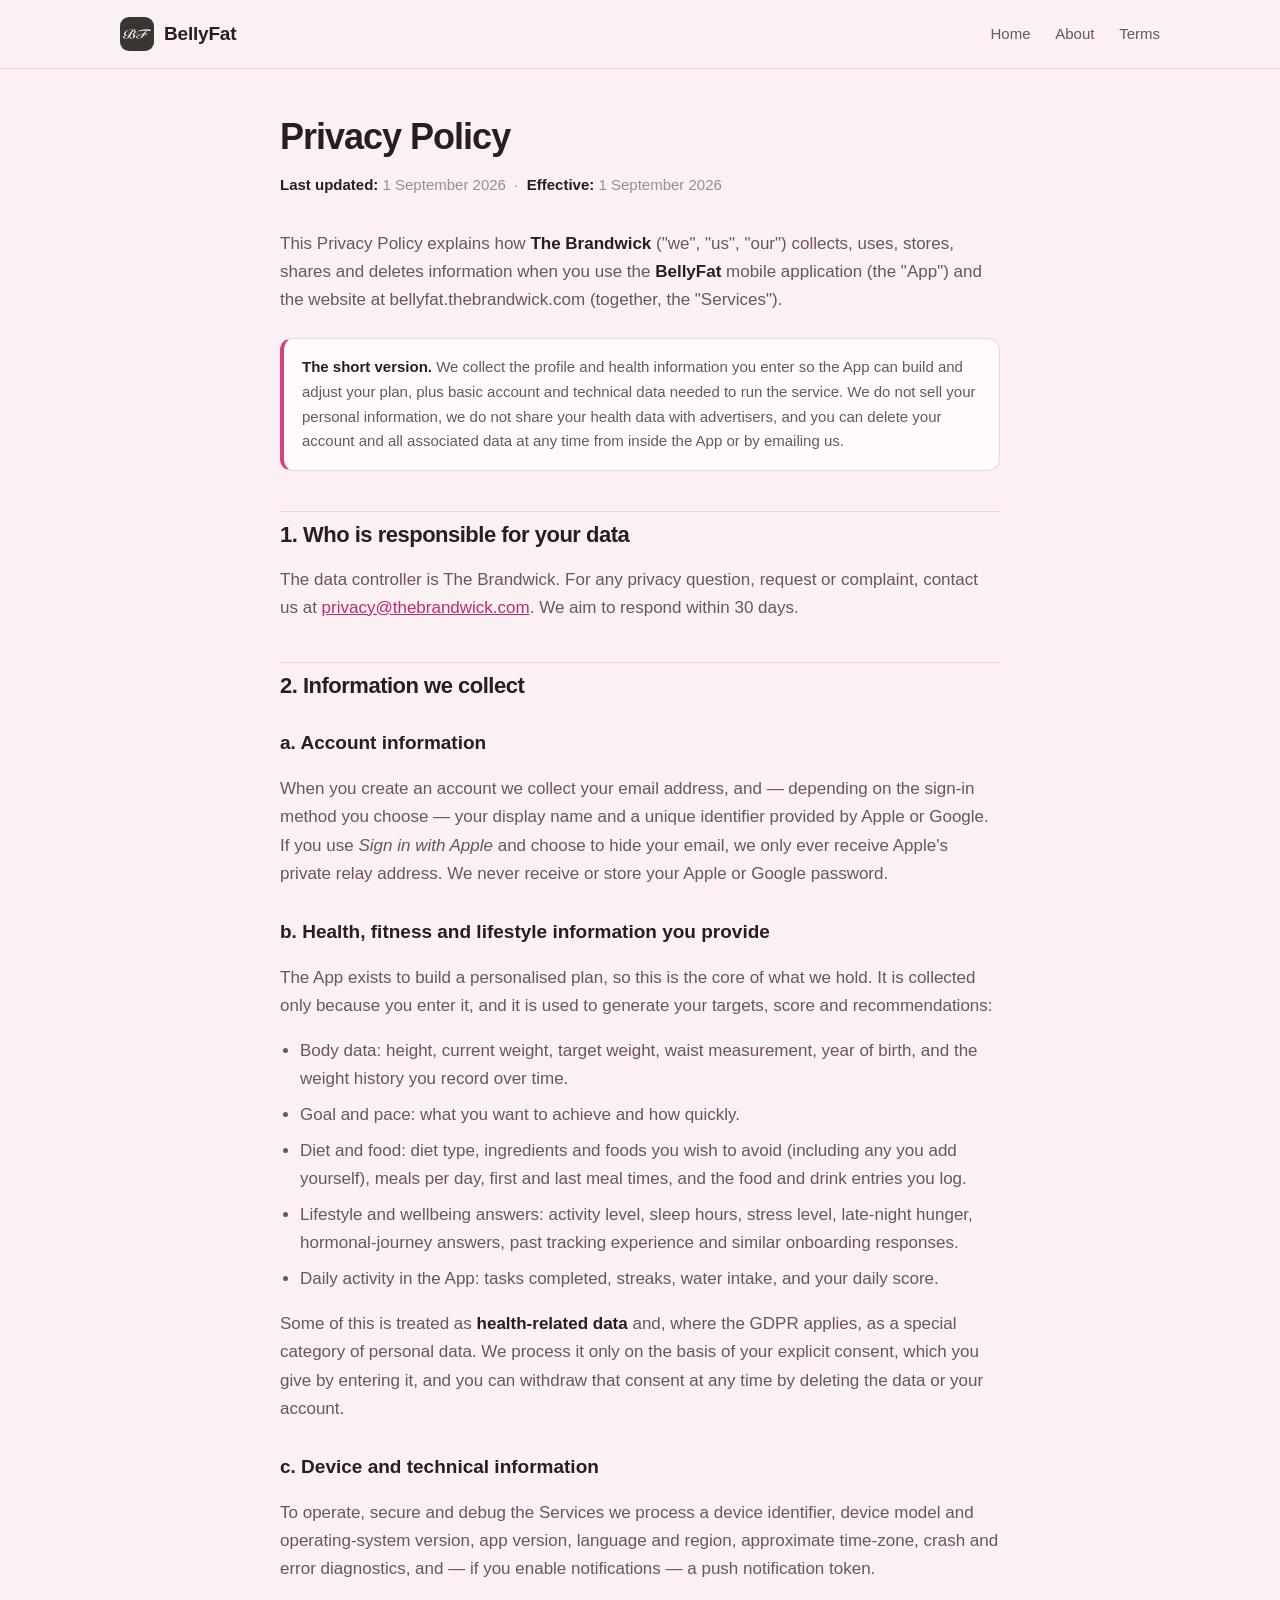
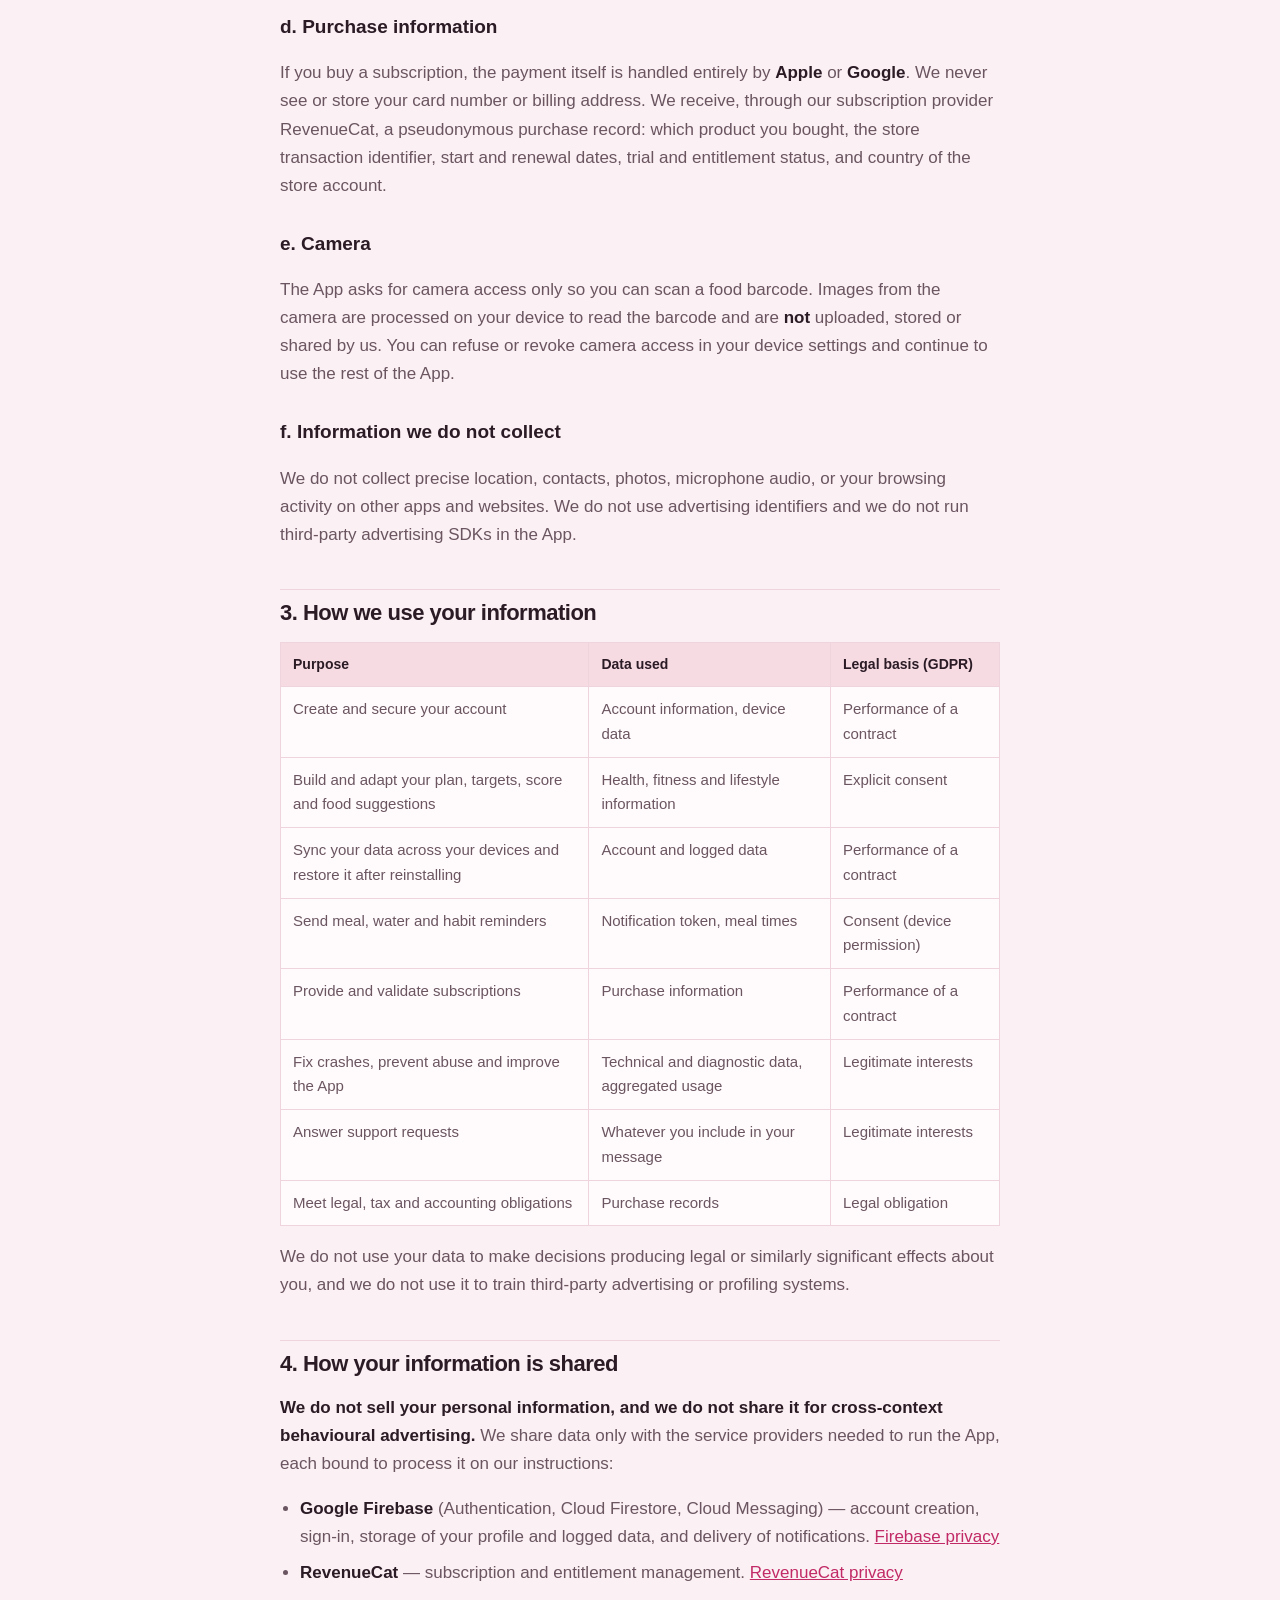
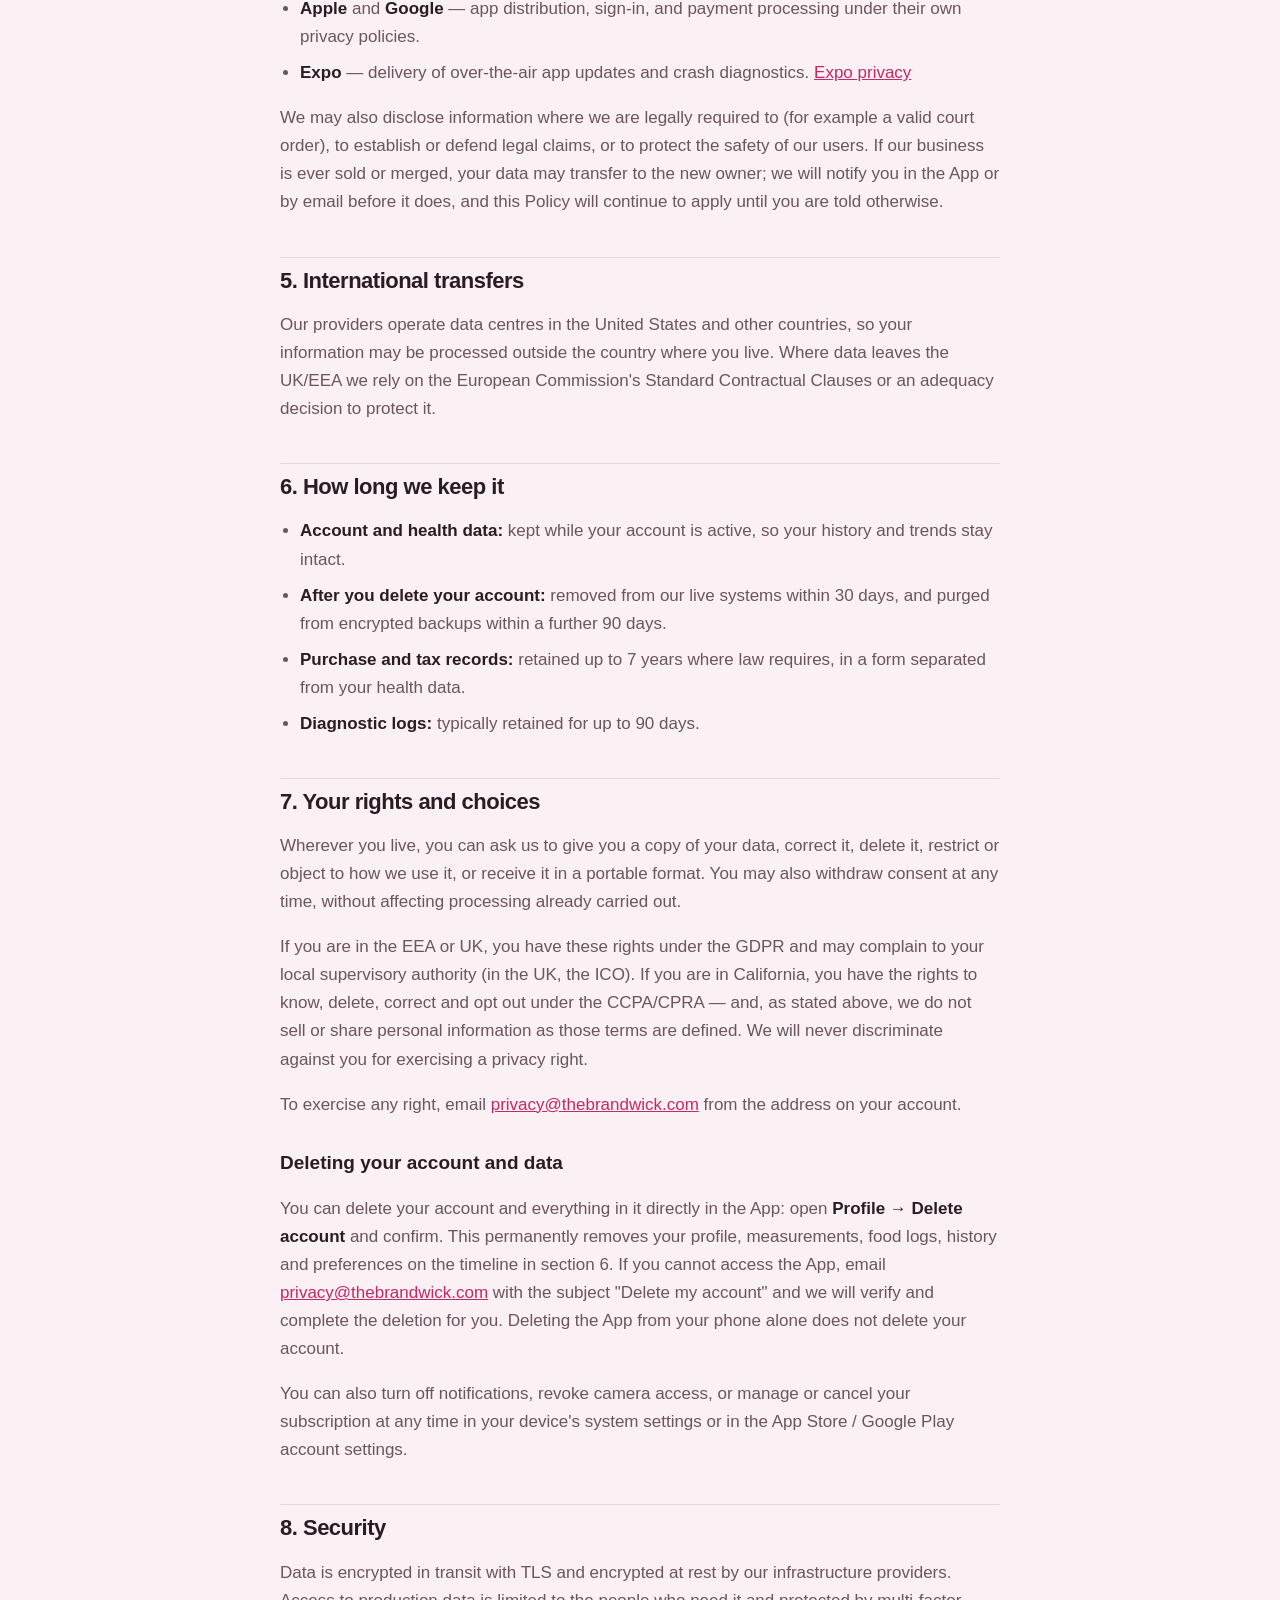
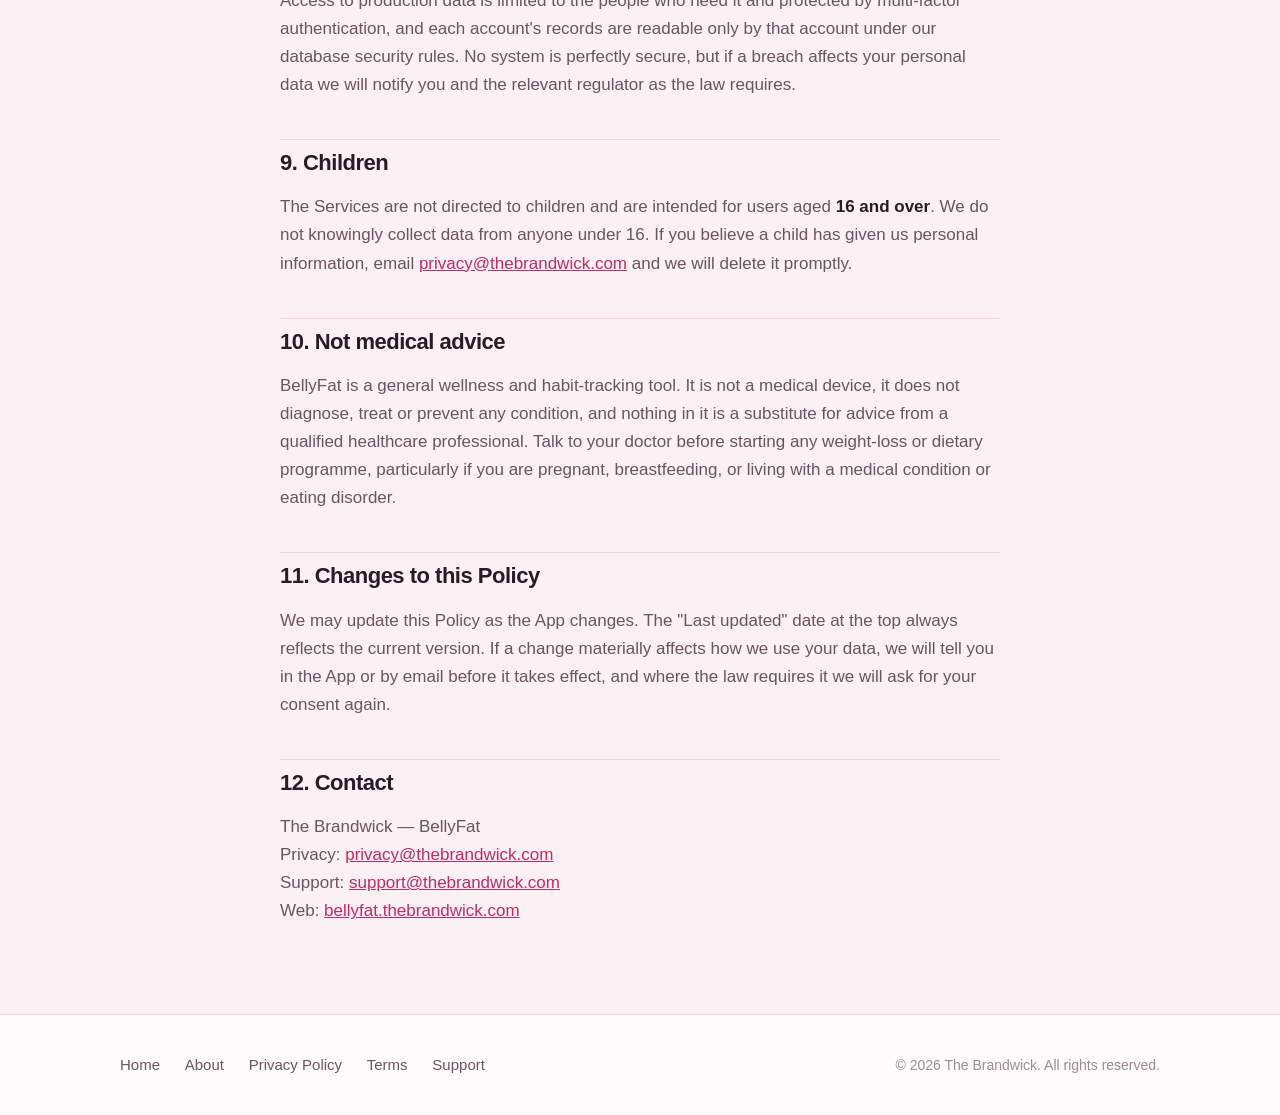
==== privacy.html @ 2bec0db5 "first commit" ====
<!doctype html>
<html lang="en">
<head>
<meta charset="utf-8">
<meta name="viewport" content="width=device-width, initial-scale=1">
<title>Privacy Policy — BellyFat</title>
<meta name="description" content="How the BellyFat app collects, uses, stores, shares and deletes your personal and health data.">
<link rel="icon" href="assets/favicon.png">
<link rel="apple-touch-icon" href="assets/icon.png">
<link rel="stylesheet" href="assets/style.css">
</head>
<body>

<header class="site">
  <div class="wrap">
    <a class="brand" href="index.html"><img src="assets/icon.png" alt="BellyFat app icon">BellyFat</a>
    <nav class="site">
      <a href="index.html">Home</a>
      <a href="index.html#about">About</a>
      <a href="terms.html">Terms</a>
    </nav>
  </div>
</header>

<main class="legal">
<div class="wrap narrow">

  <h1>Privacy Policy</h1>
  <p class="updated"><strong>Last updated:</strong> 1 September 2026 &nbsp;·&nbsp; <strong>Effective:</strong> 1 September 2026</p>

  <p>This Privacy Policy explains how <strong>The Brandwick</strong> ("we", "us", "our") collects, uses, stores, shares and deletes information when you use the <strong>BellyFat</strong> mobile application (the "App") and the website at bellyfat.thebrandwick.com (together, the "Services").</p>

  <div class="callout">
    <strong>The short version.</strong> We collect the profile and health information you enter so the App can build and adjust your plan, plus basic account and technical data needed to run the service. We do not sell your personal information, we do not share your health data with advertisers, and you can delete your account and all associated data at any time from inside the App or by emailing us.
  </div>

  <h2>1. Who is responsible for your data</h2>
  <p>The data controller is The Brandwick. For any privacy question, request or complaint, contact us at <a href="mailto:privacy@thebrandwick.com">privacy@thebrandwick.com</a>. We aim to respond within 30 days.</p>

  <h2>2. Information we collect</h2>

  <h3>a. Account information</h3>
  <p>When you create an account we collect your email address, and — depending on the sign-in method you choose — your display name and a unique identifier provided by Apple or Google. If you use <em>Sign in with Apple</em> and choose to hide your email, we only ever receive Apple's private relay address. We never receive or store your Apple or Google password.</p>

  <h3>b. Health, fitness and lifestyle information you provide</h3>
  <p>The App exists to build a personalised plan, so this is the core of what we hold. It is collected only because you enter it, and it is used to generate your targets, score and recommendations:</p>
  <ul>
    <li>Body data: height, current weight, target weight, waist measurement, year of birth, and the weight history you record over time.</li>
    <li>Goal and pace: what you want to achieve and how quickly.</li>
    <li>Diet and food: diet type, ingredients and foods you wish to avoid (including any you add yourself), meals per day, first and last meal times, and the food and drink entries you log.</li>
    <li>Lifestyle and wellbeing answers: activity level, sleep hours, stress level, late-night hunger, hormonal-journey answers, past tracking experience and similar onboarding responses.</li>
    <li>Daily activity in the App: tasks completed, streaks, water intake, and your daily score.</li>
  </ul>
  <p>Some of this is treated as <strong>health-related data</strong> and, where the GDPR applies, as a special category of personal data. We process it only on the basis of your explicit consent, which you give by entering it, and you can withdraw that consent at any time by deleting the data or your account.</p>

  <h3>c. Device and technical information</h3>
  <p>To operate, secure and debug the Services we process a device identifier, device model and operating-system version, app version, language and region, approximate time-zone, crash and error diagnostics, and — if you enable notifications — a push notification token.</p>

  <h3>d. Purchase information</h3>
  <p>If you buy a subscription, the payment itself is handled entirely by <strong>Apple</strong> or <strong>Google</strong>. We never see or store your card number or billing address. We receive, through our subscription provider RevenueCat, a pseudonymous purchase record: which product you bought, the store transaction identifier, start and renewal dates, trial and entitlement status, and country of the store account.</p>

  <h3>e. Camera</h3>
  <p>The App asks for camera access only so you can scan a food barcode. Images from the camera are processed on your device to read the barcode and are <strong>not</strong> uploaded, stored or shared by us. You can refuse or revoke camera access in your device settings and continue to use the rest of the App.</p>

  <h3>f. Information we do not collect</h3>
  <p>We do not collect precise location, contacts, photos, microphone audio, or your browsing activity on other apps and websites. We do not use advertising identifiers and we do not run third-party advertising SDKs in the App.</p>

  <h2>3. How we use your information</h2>
  <table>
    <tr><th>Purpose</th><th>Data used</th><th>Legal basis (GDPR)</th></tr>
    <tr><td>Create and secure your account</td><td>Account information, device data</td><td>Performance of a contract</td></tr>
    <tr><td>Build and adapt your plan, targets, score and food suggestions</td><td>Health, fitness and lifestyle information</td><td>Explicit consent</td></tr>
    <tr><td>Sync your data across your devices and restore it after reinstalling</td><td>Account and logged data</td><td>Performance of a contract</td></tr>
    <tr><td>Send meal, water and habit reminders</td><td>Notification token, meal times</td><td>Consent (device permission)</td></tr>
    <tr><td>Provide and validate subscriptions</td><td>Purchase information</td><td>Performance of a contract</td></tr>
    <tr><td>Fix crashes, prevent abuse and improve the App</td><td>Technical and diagnostic data, aggregated usage</td><td>Legitimate interests</td></tr>
    <tr><td>Answer support requests</td><td>Whatever you include in your message</td><td>Legitimate interests</td></tr>
    <tr><td>Meet legal, tax and accounting obligations</td><td>Purchase records</td><td>Legal obligation</td></tr>
  </table>
  <p>We do not use your data to make decisions producing legal or similarly significant effects about you, and we do not use it to train third-party advertising or profiling systems.</p>

  <h2>4. How your information is shared</h2>
  <p><strong>We do not sell your personal information, and we do not share it for cross-context behavioural advertising.</strong> We share data only with the service providers needed to run the App, each bound to process it on our instructions:</p>
  <ul>
    <li><strong>Google Firebase</strong> (Authentication, Cloud Firestore, Cloud Messaging) — account creation, sign-in, storage of your profile and logged data, and delivery of notifications. <a href="https://firebase.google.com/support/privacy">Firebase privacy</a></li>
    <li><strong>RevenueCat</strong> — subscription and entitlement management. <a href="https://www.revenuecat.com/privacy">RevenueCat privacy</a></li>
    <li><strong>Apple</strong> and <strong>Google</strong> — app distribution, sign-in, and payment processing under their own privacy policies.</li>
    <li><strong>Expo</strong> — delivery of over-the-air app updates and crash diagnostics. <a href="https://expo.dev/privacy">Expo privacy</a></li>
  </ul>
  <p>We may also disclose information where we are legally required to (for example a valid court order), to establish or defend legal claims, or to protect the safety of our users. If our business is ever sold or merged, your data may transfer to the new owner; we will notify you in the App or by email before it does, and this Policy will continue to apply until you are told otherwise.</p>

  <h2>5. International transfers</h2>
  <p>Our providers operate data centres in the United States and other countries, so your information may be processed outside the country where you live. Where data leaves the UK/EEA we rely on the European Commission's Standard Contractual Clauses or an adequacy decision to protect it.</p>

  <h2>6. How long we keep it</h2>
  <ul>
    <li><strong>Account and health data:</strong> kept while your account is active, so your history and trends stay intact.</li>
    <li><strong>After you delete your account:</strong> removed from our live systems within 30 days, and purged from encrypted backups within a further 90 days.</li>
    <li><strong>Purchase and tax records:</strong> retained up to 7 years where law requires, in a form separated from your health data.</li>
    <li><strong>Diagnostic logs:</strong> typically retained for up to 90 days.</li>
  </ul>

  <h2>7. Your rights and choices</h2>
  <p>Wherever you live, you can ask us to give you a copy of your data, correct it, delete it, restrict or object to how we use it, or receive it in a portable format. You may also withdraw consent at any time, without affecting processing already carried out.</p>
  <p>If you are in the EEA or UK, you have these rights under the GDPR and may complain to your local supervisory authority (in the UK, the ICO). If you are in California, you have the rights to know, delete, correct and opt out under the CCPA/CPRA — and, as stated above, we do not sell or share personal information as those terms are defined. We will never discriminate against you for exercising a privacy right.</p>
  <p>To exercise any right, email <a href="mailto:privacy@thebrandwick.com">privacy@thebrandwick.com</a> from the address on your account.</p>

  <h3>Deleting your account and data</h3>
  <p>You can delete your account and everything in it directly in the App: open <strong>Profile → Delete account</strong> and confirm. This permanently removes your profile, measurements, food logs, history and preferences on the timeline in section 6. If you cannot access the App, email <a href="mailto:privacy@thebrandwick.com">privacy@thebrandwick.com</a> with the subject "Delete my account" and we will verify and complete the deletion for you. Deleting the App from your phone alone does not delete your account.</p>
  <p>You can also turn off notifications, revoke camera access, or manage or cancel your subscription at any time in your device's system settings or in the App Store / Google Play account settings.</p>

  <h2>8. Security</h2>
  <p>Data is encrypted in transit with TLS and encrypted at rest by our infrastructure providers. Access to production data is limited to the people who need it and protected by multi-factor authentication, and each account's records are readable only by that account under our database security rules. No system is perfectly secure, but if a breach affects your personal data we will notify you and the relevant regulator as the law requires.</p>

  <h2>9. Children</h2>
  <p>The Services are not directed to children and are intended for users aged <strong>16 and over</strong>. We do not knowingly collect data from anyone under 16. If you believe a child has given us personal information, email <a href="mailto:privacy@thebrandwick.com">privacy@thebrandwick.com</a> and we will delete it promptly.</p>

  <h2>10. Not medical advice</h2>
  <p>BellyFat is a general wellness and habit-tracking tool. It is not a medical device, it does not diagnose, treat or prevent any condition, and nothing in it is a substitute for advice from a qualified healthcare professional. Talk to your doctor before starting any weight-loss or dietary programme, particularly if you are pregnant, breastfeeding, or living with a medical condition or eating disorder.</p>

  <h2>11. Changes to this Policy</h2>
  <p>We may update this Policy as the App changes. The "Last updated" date at the top always reflects the current version. If a change materially affects how we use your data, we will tell you in the App or by email before it takes effect, and where the law requires it we will ask for your consent again.</p>

  <h2>12. Contact</h2>
  <p>
    The Brandwick — BellyFat<br>
    Privacy: <a href="mailto:privacy@thebrandwick.com">privacy@thebrandwick.com</a><br>
    Support: <a href="mailto:support@thebrandwick.com">support@thebrandwick.com</a><br>
    Web: <a href="https://bellyfat.thebrandwick.com">bellyfat.thebrandwick.com</a>
  </p>

</div>
</main>

<footer class="site">
  <div class="wrap">
    <div>
      <a href="index.html">Home</a>
      <a href="index.html#about">About</a>
      <a href="privacy.html">Privacy Policy</a>
      <a href="terms.html">Terms</a>
      <a href="mailto:support@thebrandwick.com">Support</a>
    </div>
    <p>© 2026 The Brandwick. All rights reserved.</p>
  </div>
</footer>

</body>
</html>
---- assets/style.css ----
:root {
  --pink: #DD3F7C;
  --pink-dark: #C12A66;
  --pink-light: #F6DBE3;
  --green: #45A463;
  --bg: #FBF0F3;
  --surface: #FFFAFB;
  --ink: #2B1B25;
  --ink-2: #6A5560;
  --ink-3: #9C8B93;
  --line: #F0D4DD;
  --radius: 18px;
  --wrap: 1080px;
}
* { box-sizing: border-box; }
html { scroll-behavior: smooth; }
body {
  margin: 0;
  background: var(--bg);
  color: var(--ink);
  font-family: -apple-system, BlinkMacSystemFont, "Segoe UI", Roboto, "Helvetica Neue", Arial, sans-serif;
  font-size: 17px;
  line-height: 1.65;
  -webkit-font-smoothing: antialiased;
}
img { max-width: 100%; display: block; }
a { color: var(--pink-dark); }
.wrap { max-width: var(--wrap); margin: 0 auto; padding: 0 20px; }
.narrow { max-width: 760px; }

/* Header */
header.site {
  position: sticky; top: 0; z-index: 10;
  background: rgba(251,240,243,.9);
  backdrop-filter: saturate(180%) blur(12px);
  border-bottom: 1px solid var(--line);
}
header.site .wrap { display: flex; align-items: center; justify-content: space-between; height: 68px; gap: 16px; }
.brand { display: flex; align-items: center; gap: 10px; text-decoration: none; color: var(--ink); font-weight: 700; font-size: 19px; letter-spacing: -.2px; }
.brand img { width: 34px; height: 34px; border-radius: 9px; }
nav.site a { color: var(--ink-2); text-decoration: none; margin-left: 20px; font-size: 15px; font-weight: 500; }
nav.site a:hover { color: var(--pink-dark); }

/* Hero */
.hero { padding: 64px 0 48px; }
.hero-grid { display: grid; grid-template-columns: 1.05fr .95fr; gap: 48px; align-items: center; }
.eyebrow { display: inline-block; background: var(--pink-light); color: var(--pink-dark); font-size: 13px; font-weight: 700; letter-spacing: .4px; text-transform: uppercase; padding: 6px 12px; border-radius: 999px; margin-bottom: 18px; }
h1 { font-size: 46px; line-height: 1.12; letter-spacing: -1px; margin: 0 0 16px; }
h2 { font-size: 30px; line-height: 1.2; letter-spacing: -.5px; margin: 0 0 14px; }
h3 { font-size: 19px; margin: 28px 0 8px; }
.lead { font-size: 19px; color: var(--ink-2); margin: 0 0 28px; }
.phone { background: var(--surface); border: 1px solid var(--line); border-radius: 28px; padding: 10px; box-shadow: 0 24px 60px rgba(43,27,37,.12); }
.phone img { border-radius: 20px; }

/* Store buttons */
.stores { display: flex; flex-wrap: wrap; gap: 12px; }
.store {
  display: inline-flex; align-items: center; gap: 10px;
  background: var(--ink); color: #fff; text-decoration: none;
  padding: 12px 20px; border-radius: 14px; font-weight: 600; font-size: 15px;
  transition: transform .15s ease, opacity .15s ease;
}
.store:hover { transform: translateY(-2px); opacity: .92; }
.store small { display: block; font-size: 11px; font-weight: 500; opacity: .7; line-height: 1.2; }
.store svg { width: 22px; height: 22px; flex: none; fill: #fff; }
.note { font-size: 13px; color: var(--ink-3); margin-top: 12px; }

/* Sections */
section { padding: 56px 0; }
section.alt { background: var(--surface); border-top: 1px solid var(--line); border-bottom: 1px solid var(--line); }
.features { display: grid; grid-template-columns: repeat(3, 1fr); gap: 20px; margin-top: 32px; }
.card { background: var(--surface); border: 1px solid var(--line); border-radius: var(--radius); padding: 24px; }
section.alt .card { background: var(--bg); }
.card h3 { margin: 0 0 6px; font-size: 18px; }
.card p { margin: 0; color: var(--ink-2); font-size: 15px; }
.dot { width: 38px; height: 38px; border-radius: 11px; background: var(--pink-light); display: grid; place-items: center; font-size: 19px; margin-bottom: 14px; }
.shots { display: grid; grid-template-columns: repeat(3, 1fr); gap: 20px; margin-top: 32px; }
.shots .phone { padding: 8px; border-radius: 22px; }

/* Legal pages */
.legal { padding: 48px 0 72px; }
.legal h1 { font-size: 36px; }
.legal .updated { color: var(--ink-3); font-size: 15px; margin: 0 0 32px; }
.legal h2 { font-size: 22px; margin: 40px 0 10px; padding-top: 10px; border-top: 1px solid var(--line); }
.legal p, .legal li { color: var(--ink-2); }
.legal ul { padding-left: 20px; }
.legal li { margin-bottom: 8px; }
.legal strong { color: var(--ink); }
table { width: 100%; border-collapse: collapse; margin: 16px 0; font-size: 15px; }
th, td { text-align: left; padding: 10px 12px; border: 1px solid var(--line); vertical-align: top; }
th { background: var(--pink-light); color: var(--ink); font-size: 14px; }
td { color: var(--ink-2); background: var(--surface); }
.callout { background: var(--surface); border: 1px solid var(--line); border-left: 4px solid var(--pink); border-radius: 12px; padding: 16px 18px; margin: 24px 0; font-size: 15px; color: var(--ink-2); }

/* Footer */
footer.site { background: var(--surface); border-top: 1px solid var(--line); padding: 36px 0; margin-top: 0; }
footer.site .wrap { display: flex; flex-wrap: wrap; justify-content: space-between; gap: 16px; align-items: center; }
footer.site a { color: var(--ink-2); text-decoration: none; font-size: 15px; margin-right: 20px; }
footer.site a:hover { color: var(--pink-dark); }
footer.site p { margin: 0; color: var(--ink-3); font-size: 14px; }

@media (max-width: 860px) {
  .hero-grid { grid-template-columns: 1fr; gap: 32px; }
  .features, .shots { grid-template-columns: 1fr; }
  h1 { font-size: 34px; }
  h2 { font-size: 25px; }
  .hero { padding: 40px 0 24px; }
  nav.site a { margin-left: 14px; font-size: 14px; }
}
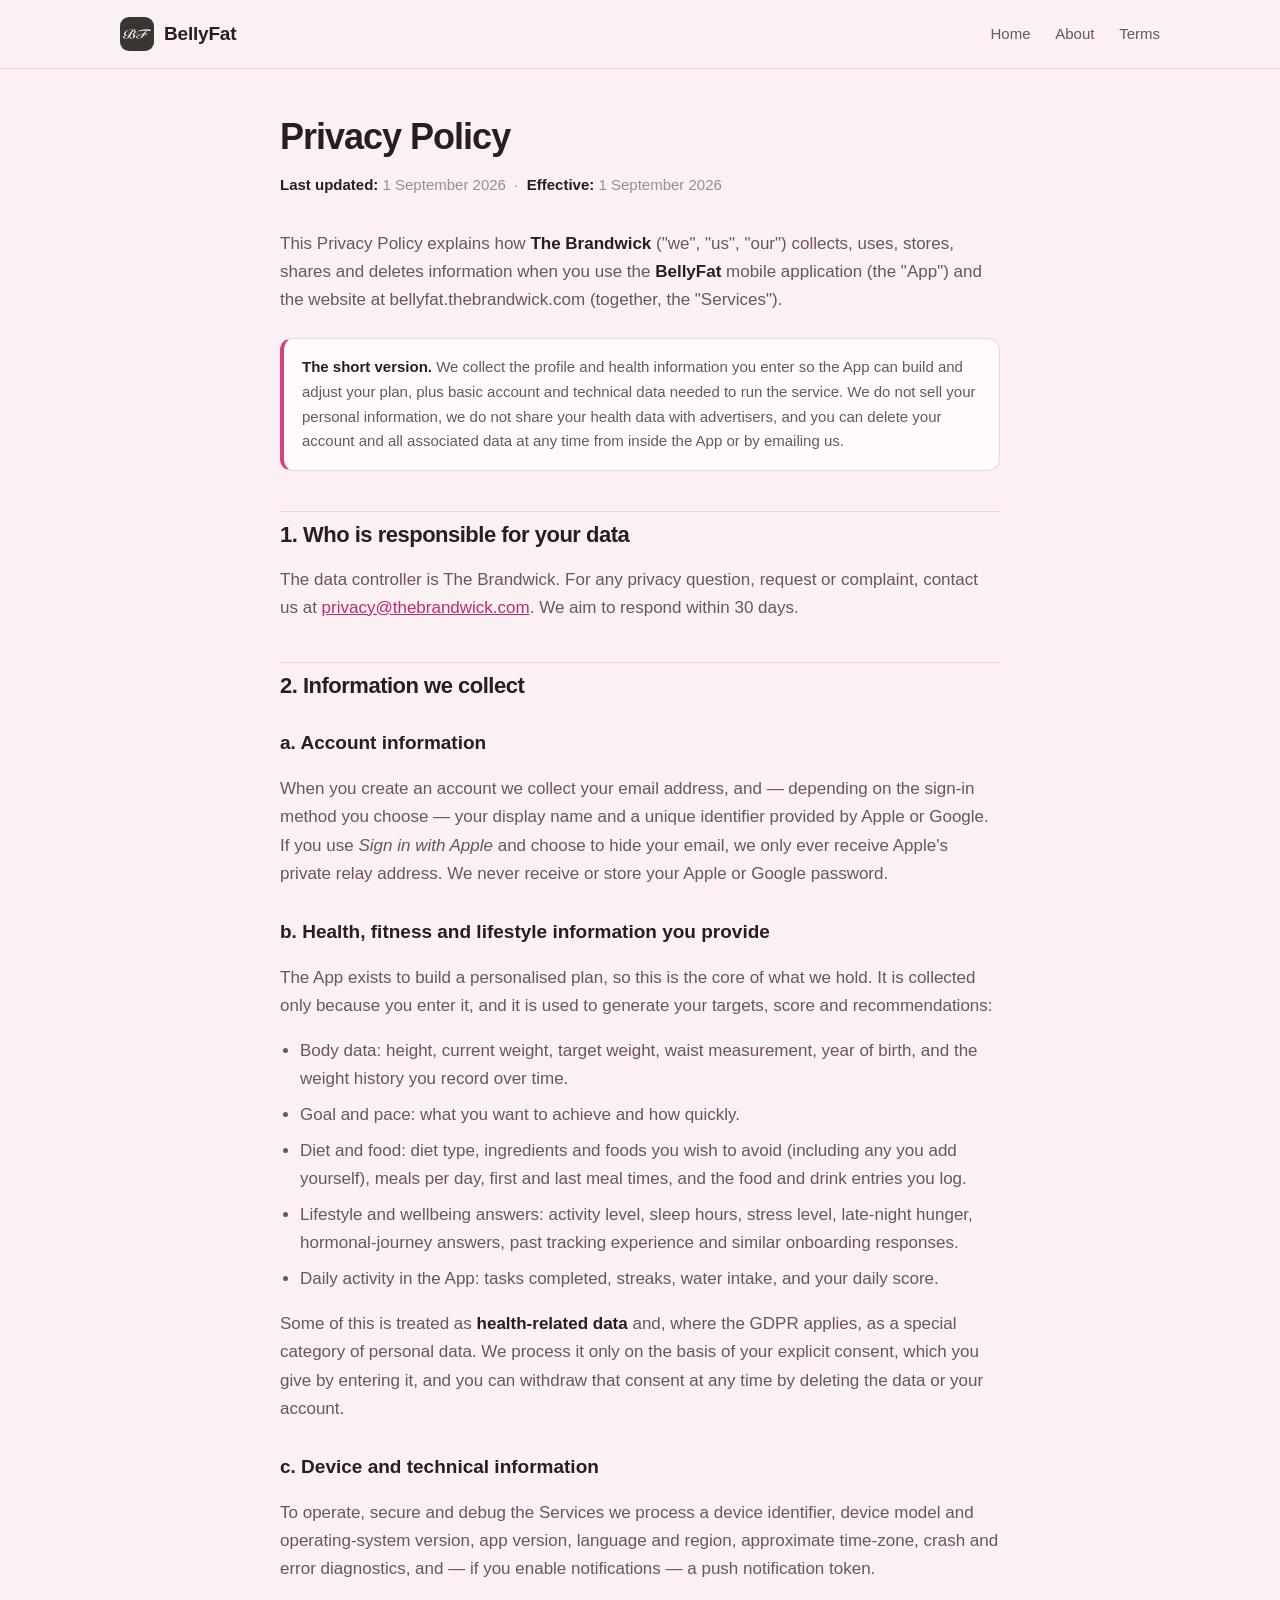
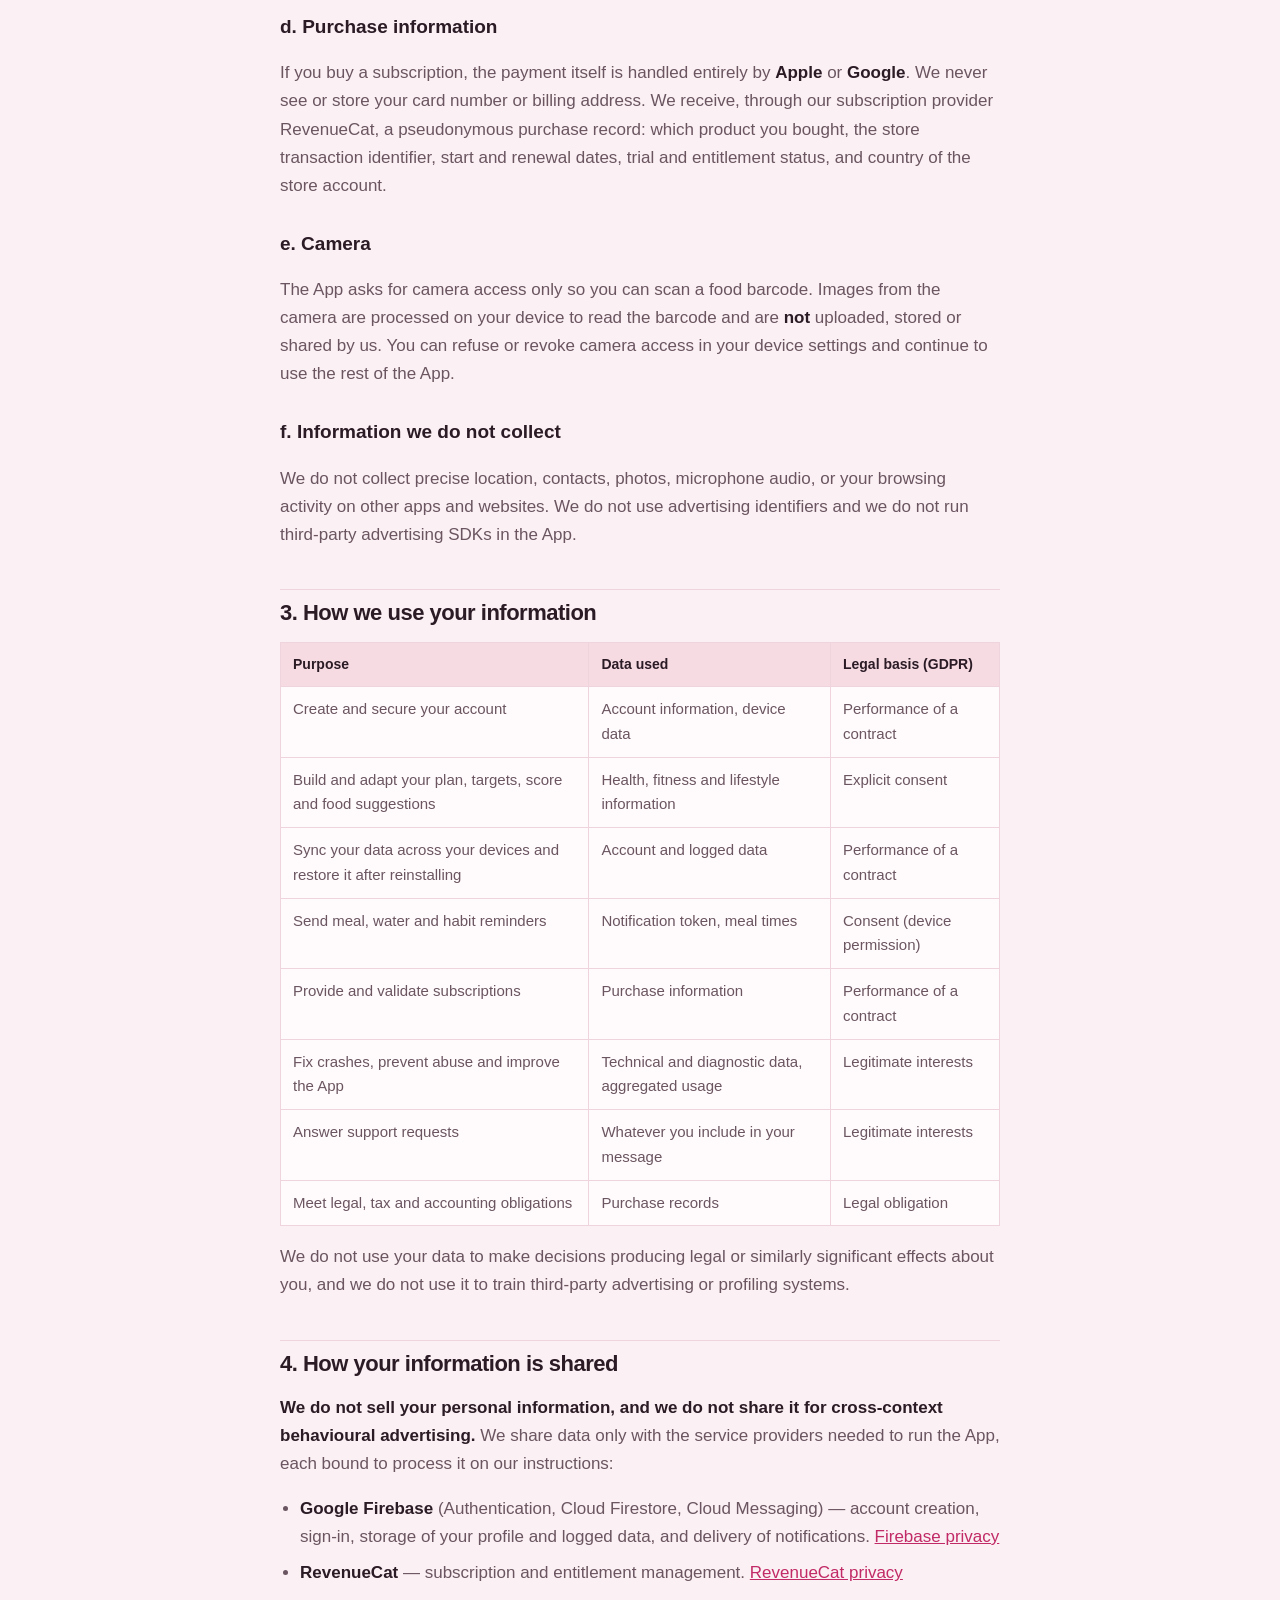
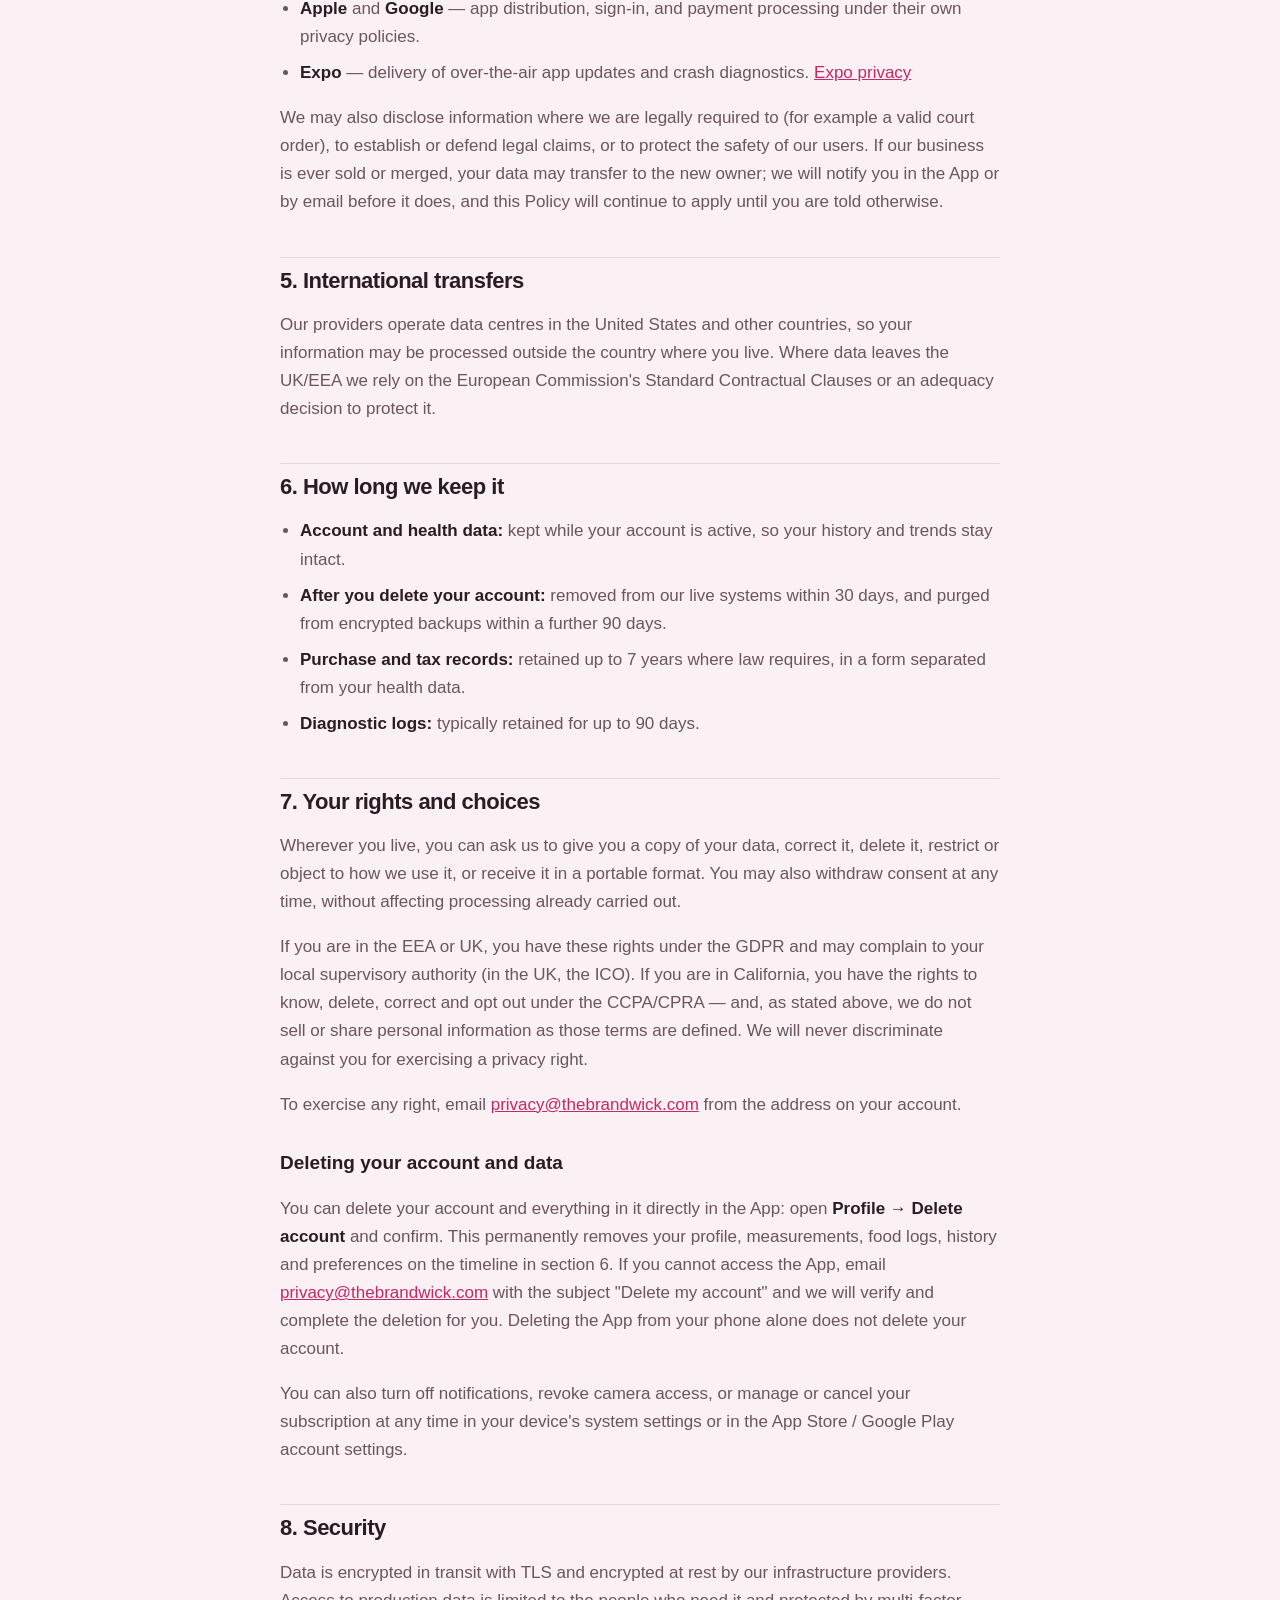
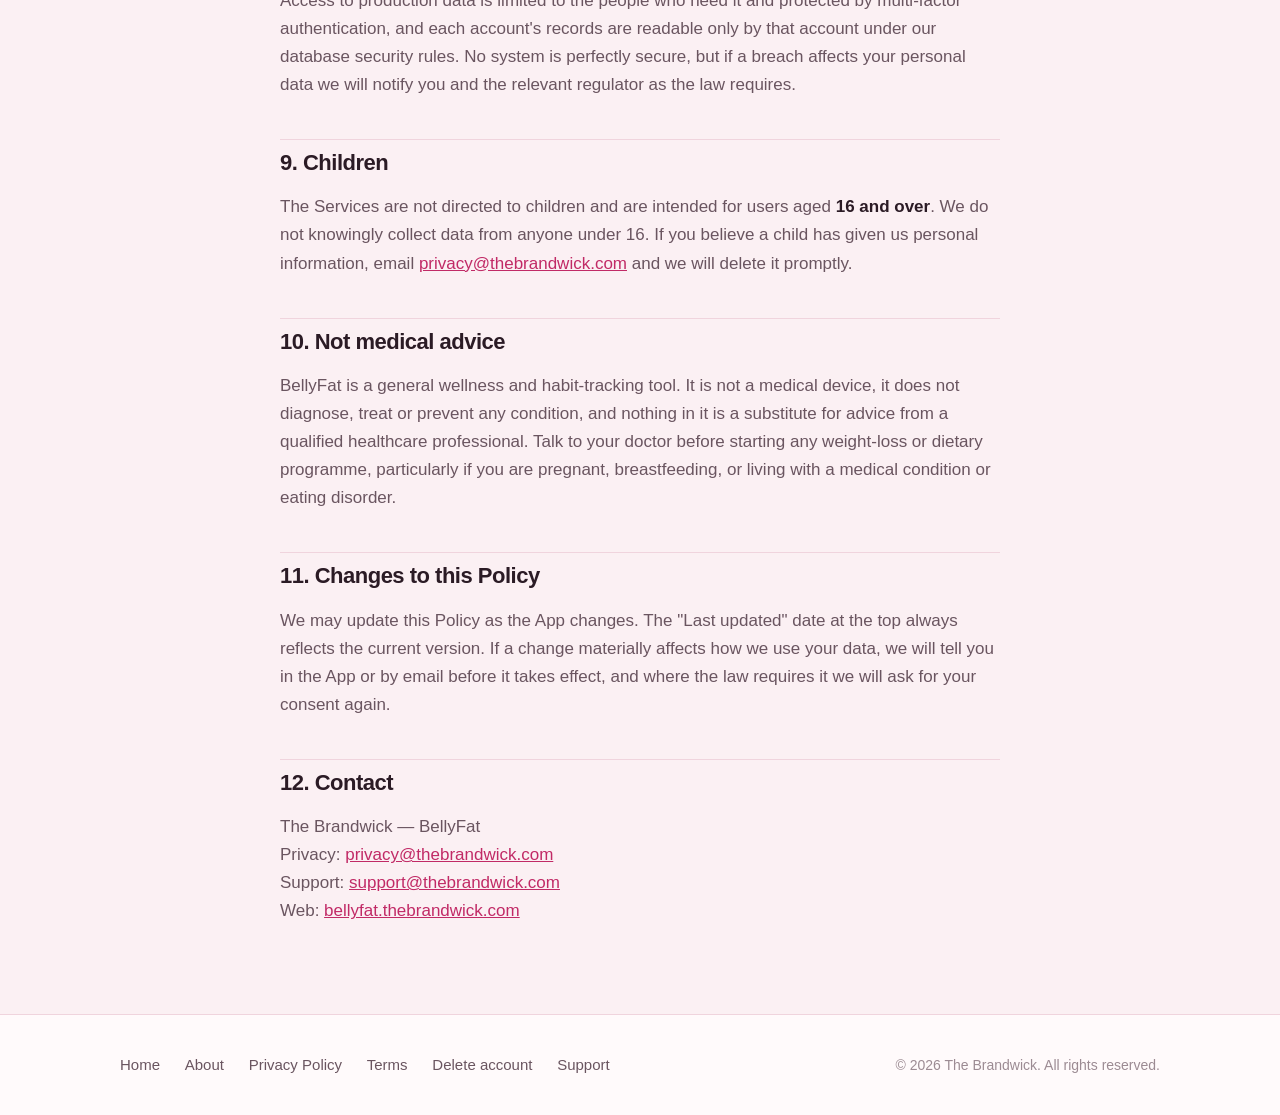
==== commit 23bbd272: "Add account deletion page Both stores want a public URL documenting how users delete their account: " ====
--- a/privacy.html
+++ b/privacy.html
@@ -139,6 +139,7 @@
       <a href="index.html#about">About</a>
       <a href="privacy.html">Privacy Policy</a>
       <a href="terms.html">Terms</a>
+      <a href="delete-account.html">Delete account</a>
       <a href="mailto:support@thebrandwick.com">Support</a>
     </div>
     <p>© 2026 The Brandwick. All rights reserved.</p>
